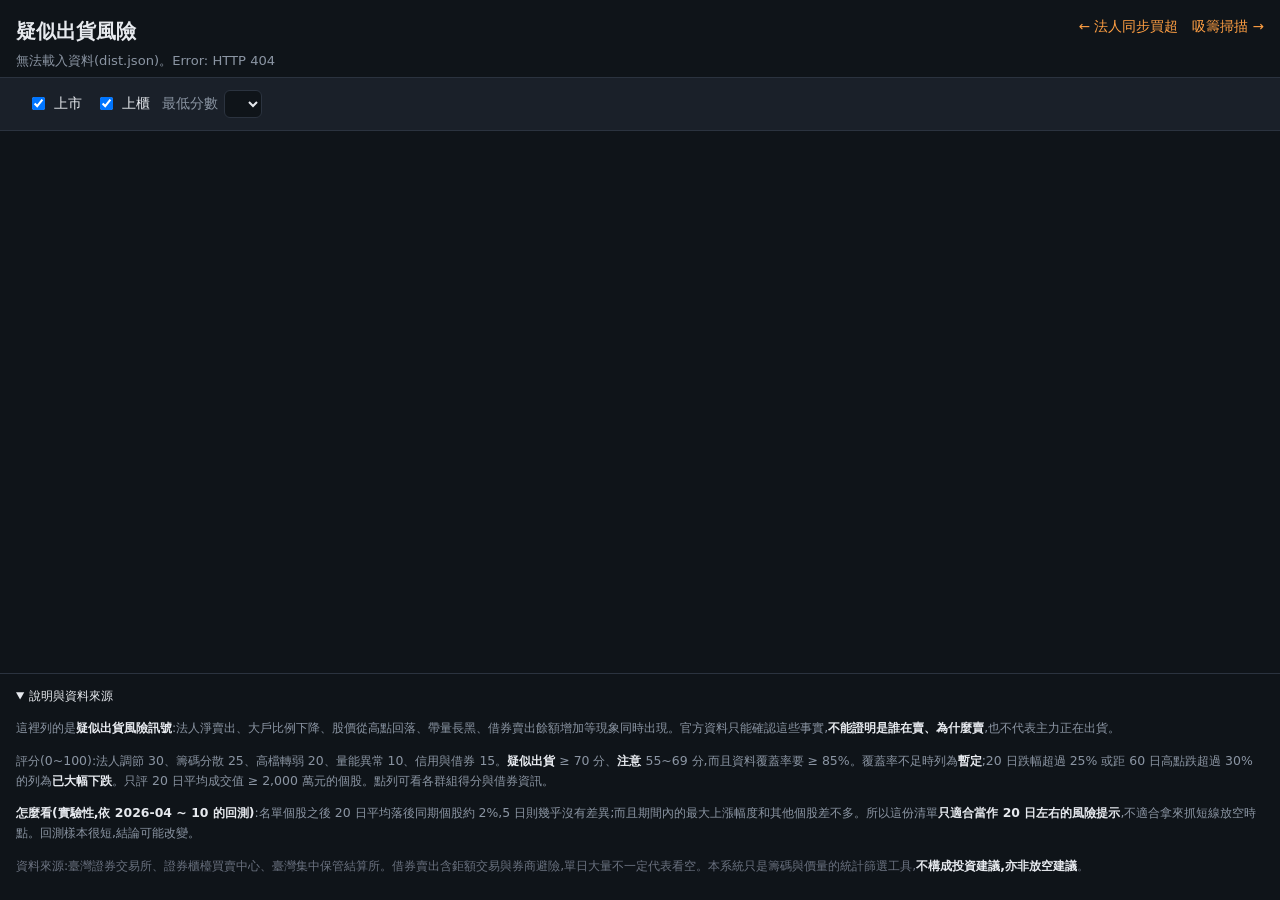
==== docs/dist.html @ 2444e825 "feat(dist): P4 出貨風險頁 dist.html 與版本提示 - docs/dist.html + dist.js:橘色強調、表頭「疑似出貨風險」、實驗性標籤、覆蓋率欄;   暫定與已大幅" ====
<!DOCTYPE html>
<html lang="zh-Hant">
<head>
  <meta charset="UTF-8" />
  <meta name="viewport" content="width=device-width, initial-scale=1.0" />
  <title>疑似出貨風險</title>
  <link rel="stylesheet" href="style.css" />
  <style>
    /* 出貨風險頁專用;共用樣式在 style.css 不修改。強調色改成橘色,和吸籌(藍)區分,避免把清單看成買進名單 */
    :root { --accent: #ff9f43; }
    .nav { float: right; margin-left: 14px; font-size: .85rem; color: var(--accent); text-decoration: none; }
    .nav:hover { text-decoration: underline; }
    h1 .exp { white-space: nowrap; font-size: .7rem; vertical-align: middle; margin-left: 8px; padding: 1px 6px; border-radius: 4px; border: 1px solid var(--accent); color: var(--accent); font-weight: 400; }
    .warn { margin: 8px 16px 0; padding: 8px 12px; border-radius: 6px; background: #3a3214; border: 1px solid #6b5a1a; color: #f3d36b; font-size: .82rem; }
    .tabs { display: flex; gap: 6px; flex-wrap: wrap; align-items: center; }
    .tabs button {
      background: var(--bg); color: var(--muted); border: 1px solid var(--line);
      border-radius: 6px; padding: 5px 12px; font-size: .88rem; cursor: pointer;
    }
    .tabs button.on { color: var(--text); border-color: var(--accent); background: #3a2a1a; }
    .tabs .sep { width: 1px; align-self: stretch; background: var(--line); margin: 0 4px; }
    .tabs button.aside { border-style: dashed; }
    .note { margin: 8px 16px 0; color: var(--muted); font-size: .8rem; }
    .score { font-weight: 700; }
    .cov.low { color: #f3d36b; }
    .sig { display: inline-block; font-size: .72rem; padding: 1px 6px; margin: 1px 2px; border-radius: 4px; border: 1px solid var(--line); color: var(--muted); }
    .sig.hot { color: var(--accent); border-color: #6b4a1a; }
    td.sigs { text-align: left; white-space: normal; min-width: 180px; }
    tr.detail { cursor: default; background: var(--panel); }
    tr.detail:hover { background: var(--panel); }
    tr.detail td { text-align: left; white-space: normal; }
    .bars { display: grid; grid-template-columns: 5.5em 1fr 4em; gap: 4px 10px; align-items: center; max-width: 460px; font-size: .8rem; }
    .bar { height: 8px; background: var(--line); border-radius: 4px; overflow: hidden; }
    .bar > i { display: block; height: 100%; background: var(--accent); }
    .muted { color: var(--muted); font-size: .78rem; margin-top: 8px; }
    .muted.warn-text { color: #f3d36b; }
    @media (max-width: 560px) {
      td.sigs { white-space: nowrap; min-width: 0; }
      .tabs button { padding: 4px 9px; }
      .tabs .sep { display: none; }
      h1 { clear: both; padding-top: 4px; } /* 兩個導覽連結放第一行,標題換到下一行 */
    }
  </style>
</head>
<body>
  <header>
    <a class="nav" href="scan.html">吸籌掃描 →</a>
    <a class="nav" href="index.html">← 法人同步買超</a>
    <h1>疑似出貨風險<span class="exp" id="exp" hidden>實驗性</span></h1>
    <p class="sub" id="meta">資料載入中…</p>
  </header>
  <div id="warns"></div>

  <section class="controls">
    <span class="tabs" id="tabs"></span>
    <span class="market-group">
      <label class="chk"><input type="checkbox" id="mTWSE" checked /> 上市</label>
      <label class="chk"><input type="checkbox" id="mTPEX" checked /> 上櫃</label>
    </span>
    <label>最低分數
      <select id="minScore"></select>
    </label>
    <span class="count" id="count"></span>
  </section>
  <p class="note" id="stageNote"></p>

  <main>
    <div class="table-wrap">
      <table id="tbl">
        <thead>
          <tr id="headRow"></tr>
        </thead>
        <tbody id="body"></tbody>
      </table>
    </div>
    <p class="empty" id="empty" hidden>這個分類目前沒有符合條件的股票。</p>
  </main>

  <footer>
    <details open>
    <summary>說明與資料來源</summary>
    <p>這裡列的是<strong>疑似出貨風險訊號</strong>:法人淨賣出、大戶比例下降、股價從高點回落、帶量長黑、借券賣出餘額增加等現象同時出現。官方資料只能確認這些事實,<strong>不能證明是誰在賣、為什麼賣</strong>,也不代表主力正在出貨。</p>
    <p>評分(0~100):法人調節 30、籌碼分散 25、高檔轉弱 20、量能異常 10、信用與借券 15。<strong>疑似出貨</strong> ≥ 70 分、<strong>注意</strong> 55~69 分,而且資料覆蓋率要 ≥ 85%。覆蓋率不足時列為<strong>暫定</strong>;20 日跌幅超過 25% 或距 60 日高點跌超過 30% 的列為<strong>已大幅下跌</strong>。只評 20 日平均成交值 ≥ 2,000 萬元的個股。點列可看各群組得分與借券資訊。</p>
    <p><strong>怎麼看(實驗性,依 2026-04 ~ 10 的回測)</strong>:名單個股之後 20 日平均落後同期個股約 2%,5 日則幾乎沒有差異;而且期間內的最大上漲幅度和其他個股差不多。所以這份清單<strong>只適合當作 20 日左右的風險提示</strong>,不適合拿來抓短線放空時點。回測樣本很短,結論可能改變。</p>
    <p class="disc">資料來源:臺灣證券交易所、證券櫃檯買賣中心、臺灣集中保管結算所。借券賣出含鉅額交易與券商避險,單日大量不一定代表看空。本系統只是籌碼與價量的統計篩選工具,<strong>不構成投資建議,亦非放空建議</strong>。</p>
    </details>
  </footer>
  <script>/* 手機預設收合說明,把空間留給表格 */
    if (matchMedia('(max-width: 560px)').matches) document.querySelector('footer details').open = false;</script>

  <script src="dist.js"></script>
</body>
</html>
---- docs/style.css ----
:root {
  --bg: #0f1419;
  --panel: #1a2029;
  --line: #2b333f;
  --text: #e6e9ee;
  --muted: #8b95a3;
  --accent: #4ea1ff;
  --pos: #ff5c5c;   /* 台股紅漲：買超用紅 */
  --neg: #29b765;   /* 賣超用綠 */
}
* { box-sizing: border-box; }
html, body { height: 100%; }
body {
  margin: 0;
  font-family: system-ui, "Microsoft JhengHei", "PingFang TC", sans-serif;
  background: var(--bg);
  color: var(--text);
  -webkit-text-size-adjust: 100%;
  /* App 式版面:標題+篩選列固定於上,表格區自行內部捲動 */
  display: flex; flex-direction: column;
  height: 100vh; height: 100dvh;
}
header { padding: 18px 16px 6px; flex: 0 0 auto; }
h1 { margin: 0; font-size: 1.25rem; }
.sub { margin: 6px 0 0; color: var(--muted); font-size: .82rem; line-height: 1.5; }

.controls {
  display: flex; flex-wrap: wrap; gap: 12px; align-items: center;
  padding: 12px 16px; background: var(--panel);
  border-top: 1px solid var(--line); border-bottom: 1px solid var(--line);
  flex: 0 0 auto;
}
.controls label { font-size: .85rem; color: var(--muted); display: flex; align-items: center; gap: 6px; }
.controls select {
  background: var(--bg); color: var(--text); border: 1px solid var(--line);
  border-radius: 6px; padding: 4px 8px; font-size: .9rem;
}
.chk { color: var(--text) !important; }
.market-group { display: flex; gap: 14px; }
.count { margin-left: auto; color: var(--accent); font-weight: 600; font-size: .9rem; }

main { padding: 0 8px; flex: 1 1 auto; min-height: 0; display: flex; flex-direction: column; }
/* 表格自己的捲動容器(雙向);thead 在此容器內 sticky 才會正常釘住 */
.table-wrap { flex: 1 1 auto; min-height: 0; overflow: auto; }
table { width: 100%; border-collapse: collapse; font-size: .88rem; }
th, td { padding: 9px 8px; text-align: right; white-space: nowrap; border-bottom: 1px solid var(--line); }
th:nth-child(-n+3), td:nth-child(-n+3) { text-align: left; }
thead th {
  position: sticky; top: 0; z-index: 4;
  background: var(--panel); cursor: pointer;
  user-select: none; color: var(--muted); font-weight: 600;
}
thead th:hover { color: var(--text); }
th .arrow { font-size: .7rem; opacity: .7; }
tbody tr { cursor: pointer; }
tbody tr:hover { background: #222b37; }
.code { color: var(--accent); font-weight: 600; }
.tag { font-size: .72rem; padding: 1px 6px; border-radius: 4px; border: 1px solid var(--line); color: var(--muted); }
.pos { color: var(--pos); }
.neg { color: var(--neg); }
.daily { font-size: .72rem; color: var(--muted); letter-spacing: .5px; }
.empty { text-align: center; color: var(--muted); padding: 40px 16px; }

footer { padding: 12px 16px; color: var(--muted); font-size: .78rem; line-height: 1.6; border-top: 1px solid var(--line); flex: 0 0 auto; }
footer strong { color: var(--text); }
footer summary { cursor: pointer; color: var(--text); }
footer details[open] summary { margin-bottom: 4px; }
.disc { color: #6b7280; }

@media (max-width: 560px) {
  .daily { display: none; }            /* 手機隱藏每日明細欄,改用點列查看 */
  .sub .days { display: none; }        /* 交易日清單太長,手機只留更新時間 */
  header { padding: 12px 12px 4px; }
  .controls { gap: 8px 12px; padding: 8px 12px; }
  th, td { padding: 8px 6px; font-size: .82rem; }
  .count { width: 100%; margin: 4px 0 0; }
  /* 凍結代號、名稱兩欄,橫滑時仍看得出是哪檔;代號欄定寬,名稱欄才能接在固定位置 */
  tr:not(.detail) > :first-child { position: sticky; left: 0; width: 4.4em; min-width: 4.4em; max-width: 4.4em; }
  tr:not(.detail) > :nth-child(2) { position: sticky; left: 4.4em; border-right: 1px solid var(--line); }
  tbody tr:not(.detail) > :nth-child(-n+2) { z-index: 2; background: var(--bg); }
  tbody tr:not(.detail):hover > :nth-child(-n+2) { background: #222b37; }
  thead th:nth-child(-n+2) { z-index: 5; }
  footer { padding: 8px 12px; max-height: 40vh; overflow-y: auto; }
}
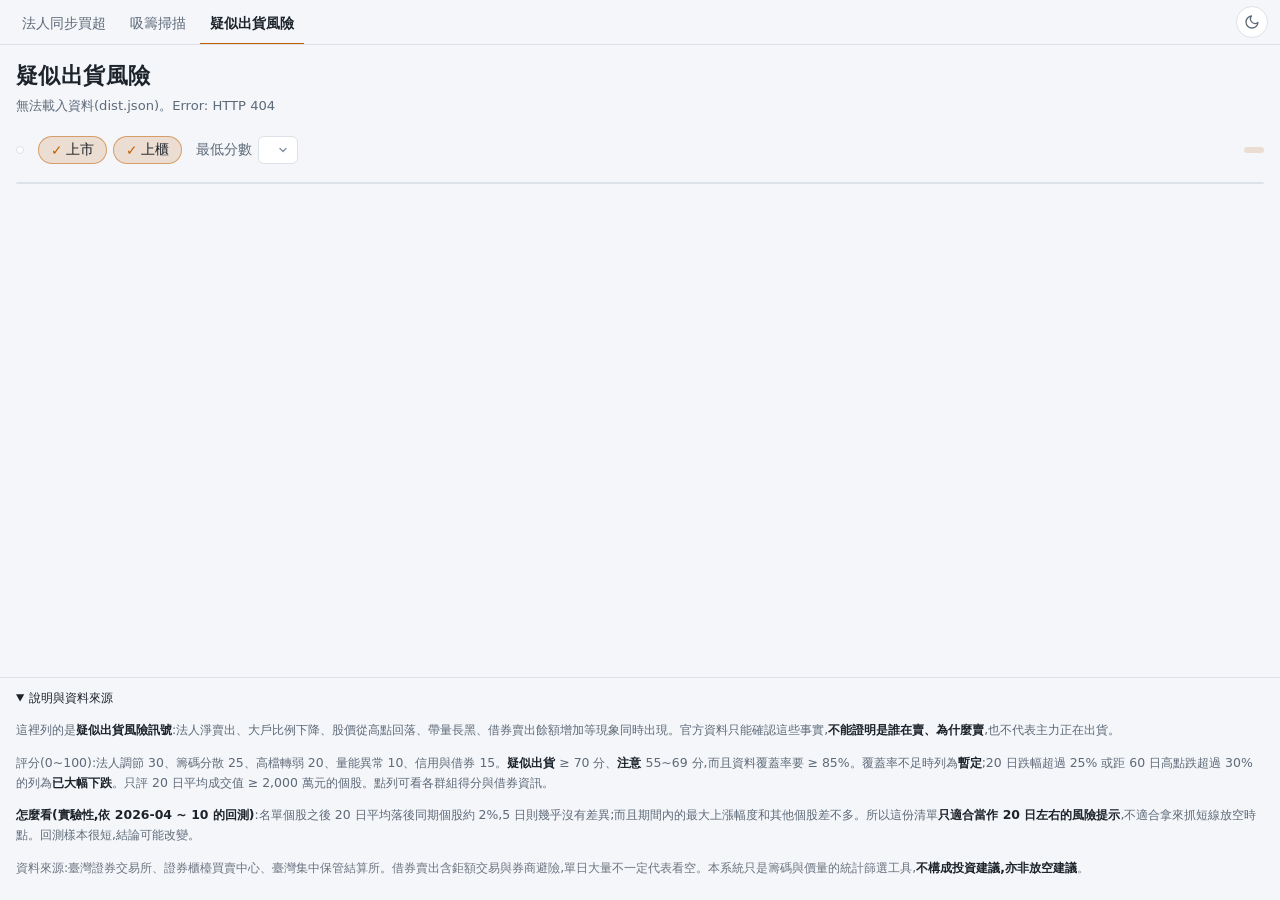
==== commit fbb5a36f: "feat(web): 三頁視覺整理與深淺色切換 - 新增 docs/ui.css:頁籤式導覽、分段切換、膠囊篩選、圓角表格卡片、等寬數字;   吸籌/出貨共用的分數色塊、訊號標籤、展開明細也集中到這裡" ====
--- a/docs/dist.html
+++ b/docs/dist.html
@@ -6,46 +6,32 @@
   <title>疑似出貨風險</title>
   <link rel="stylesheet" href="style.css" />
   <style>
-    /* 出貨風險頁專用;共用樣式在 style.css 不修改。強調色改成橘色,和吸籌(藍)區分,避免把清單看成買進名單 */
+    /* 出貨風險頁專用;共用樣式在 style.css、ui.css。強調色改成橘色,和吸籌(藍)區分,避免把清單看成買進名單 */
     :root { --accent: #ff9f43; }
-    .nav { float: right; margin-left: 14px; font-size: .85rem; color: var(--accent); text-decoration: none; }
-    .nav:hover { text-decoration: underline; }
-    h1 .exp { white-space: nowrap; font-size: .7rem; vertical-align: middle; margin-left: 8px; padding: 1px 6px; border-radius: 4px; border: 1px solid var(--accent); color: var(--accent); font-weight: 400; }
-    .warn { margin: 8px 16px 0; padding: 8px 12px; border-radius: 6px; background: #3a3214; border: 1px solid #6b5a1a; color: #f3d36b; font-size: .82rem; }
-    .tabs { display: flex; gap: 6px; flex-wrap: wrap; align-items: center; }
-    .tabs button {
-      background: var(--bg); color: var(--muted); border: 1px solid var(--line);
-      border-radius: 6px; padding: 5px 12px; font-size: .88rem; cursor: pointer;
-    }
-    .tabs button.on { color: var(--text); border-color: var(--accent); background: #3a2a1a; }
-    .tabs .sep { width: 1px; align-self: stretch; background: var(--line); margin: 0 4px; }
-    .tabs button.aside { border-style: dashed; }
-    .note { margin: 8px 16px 0; color: var(--muted); font-size: .8rem; }
-    .score { font-weight: 700; }
-    .cov.low { color: #f3d36b; }
-    .sig { display: inline-block; font-size: .72rem; padding: 1px 6px; margin: 1px 2px; border-radius: 4px; border: 1px solid var(--line); color: var(--muted); }
-    .sig.hot { color: var(--accent); border-color: #6b4a1a; }
-    td.sigs { text-align: left; white-space: normal; min-width: 180px; }
-    tr.detail { cursor: default; background: var(--panel); }
-    tr.detail:hover { background: var(--panel); }
-    tr.detail td { text-align: left; white-space: normal; }
-    .bars { display: grid; grid-template-columns: 5.5em 1fr 4em; gap: 4px 10px; align-items: center; max-width: 460px; font-size: .8rem; }
-    .bar { height: 8px; background: var(--line); border-radius: 4px; overflow: hidden; }
-    .bar > i { display: block; height: 100%; background: var(--accent); }
-    .muted { color: var(--muted); font-size: .78rem; margin-top: 8px; }
-    .muted.warn-text { color: #f3d36b; }
+    :root[data-theme="light"] { --accent: #c25e00; } /* 淺色底上要更深才讀得清楚 */
+    h1 .exp { white-space: nowrap; font-size: .68rem; vertical-align: middle; margin-left: 8px; padding: 1px 8px; border-radius: 999px; border: 1px solid var(--tint-line); background: var(--tint); color: var(--accent); font-weight: 500; letter-spacing: 0; }
+    .tabs button.aside { opacity: .8; } /* 暫定、已大幅下跌不是正式階段,視覺上退一階 */
+    .cov.low { color: var(--warn-text); }
+    .sig.hot { color: var(--accent); border-color: var(--tint-line); background: var(--tint); }
+    .muted.warn-text { color: var(--warn-text); }
     @media (max-width: 560px) {
-      td.sigs { white-space: nowrap; min-width: 0; }
-      .tabs button { padding: 4px 9px; }
       .tabs .sep { display: none; }
-      h1 { clear: both; padding-top: 4px; } /* 兩個導覽連結放第一行,標題換到下一行 */
     }
   </style>
+  <link rel="stylesheet" href="ui.css" />
+  <script src="theme.js"></script>
 </head>
 <body>
+  <nav class="topnav">
+    <a href="index.html">法人同步買超</a>
+    <a href="scan.html">吸籌掃描</a>
+    <a href="dist.html" aria-current="page">疑似出貨風險</a>
+    <button class="theme-toggle" id="themeToggle" type="button" aria-label="切換深色/淺色" title="切換深色/淺色">
+      <svg class="sun" viewBox="0 0 24 24" fill="none" stroke="currentColor" stroke-width="2" stroke-linecap="round" aria-hidden="true"><circle cx="12" cy="12" r="4"/><path d="M12 2v2M12 20v2M4.9 4.9l1.4 1.4M17.7 17.7l1.4 1.4M2 12h2M20 12h2M4.9 19.1l1.4-1.4M17.7 6.3l1.4-1.4"/></svg>
+      <svg class="moon" viewBox="0 0 24 24" fill="none" stroke="currentColor" stroke-width="2" stroke-linecap="round" stroke-linejoin="round" aria-hidden="true"><path d="M21 12.8A9 9 0 1 1 11.2 3a7 7 0 0 0 9.8 9.8z"/></svg>
+    </button>
+  </nav>
   <header>
-    <a class="nav" href="scan.html">吸籌掃描 →</a>
-    <a class="nav" href="index.html">← 法人同步買超</a>
     <h1>疑似出貨風險<span class="exp" id="exp" hidden>實驗性</span></h1>
     <p class="sub" id="meta">資料載入中…</p>
   </header>
--- a/docs/ui.css
+++ b/docs/ui.css
@@ -0,0 +1,182 @@
+/* 視覺整理:放在 style.css 與各頁 <style> 之後載入,只覆蓋外觀,不影響 JS 行為。
+   三個頁面共用;各頁特有的樣式(強調色、燈號等)留在自己的 <style>。 */
+:root {
+  color-scheme: dark; /* 原生捲軸、下拉選單跟著深色 */
+  --panel-2: #202833;
+  --radius: 10px;
+  --radius-sm: 6px;
+  --tint: color-mix(in srgb, var(--accent) 16%, transparent);
+  --tint-line: color-mix(in srgb, var(--accent) 50%, transparent);
+  --on-accent: #14100b;
+  --warn-bg: #2a2614;
+  --warn-line: #4d4216;
+  --warn-text: #f3d36b;
+}
+/* 淺色主題:theme.js 依使用者選擇或系統設定加上 data-theme */
+/* 預設強調色(藍)在淺色底上調深;故意只用屬性選擇器,讓出貨頁 :root[data-theme] 的橘色優先 */
+[data-theme="light"] { --accent: #1f6fd1; }
+:root[data-theme="light"] {
+  color-scheme: light;
+  --bg: #f4f6f9;
+  --panel: #ffffff;
+  --panel-2: #f0f2f6;
+  --line: #dde2e8;
+  --text: #1d232b;
+  --muted: #5e6a79;
+  --pos: #d42a2a;
+  --neg: #12854a;
+  --on-accent: #ffffff;
+  --warn-bg: #fff6dc;
+  --warn-line: #ecd08a;
+  --warn-text: #845c00;
+}
+
+.theme-toggle {
+  margin: 0 0 6px auto; flex: 0 0 auto; align-self: center;
+  display: grid; place-items: center; width: 32px; height: 32px;
+  border: 1px solid var(--line); border-radius: 999px;
+  background: var(--panel); color: var(--muted); cursor: pointer;
+}
+.theme-toggle:hover { color: var(--text); }
+.theme-toggle:focus-visible { outline: 2px solid var(--accent); outline-offset: 2px; }
+.theme-toggle svg { width: 16px; height: 16px; }
+/* 顯示「切過去」的圖示:深色時給太陽、淺色時給月亮 */
+:root[data-theme="light"] .theme-toggle .sun,
+:root:not([data-theme="light"]) .theme-toggle .moon { display: none; }
+
+/* 頁籤式導覽:取代原本右上角浮動連結,手機可橫向滑動 */
+.topnav {
+  display: flex; gap: 4px; flex: 0 0 auto;
+  padding: 6px 12px 0; border-bottom: 1px solid var(--line);
+  overflow-x: auto; scrollbar-width: none;
+}
+.topnav::-webkit-scrollbar { display: none; }
+.topnav a {
+  padding: 8px 10px; margin-bottom: -1px; white-space: nowrap;
+  color: var(--muted); text-decoration: none; font-size: .88rem;
+  border-bottom: 2px solid transparent;
+}
+.topnav a:hover { color: var(--text); }
+.topnav a[aria-current] { color: var(--text); font-weight: 600; border-bottom-color: var(--accent); }
+
+header { padding: 16px 16px 8px; }
+h1 { font-size: 1.35rem; letter-spacing: .02em; }
+.sub { display: flex; flex-wrap: wrap; gap: 2px 14px; }
+.sub > span { white-space: nowrap; }
+.sub > .days { white-space: normal; } /* 交易日清單很長,允許換行 */
+.sub strong { color: var(--text); font-weight: 600; }
+
+.warn {
+  position: relative; margin: 8px 16px 0; padding: 8px 12px 8px 34px;
+  border-radius: var(--radius-sm); background: var(--warn-bg); border: 1px solid var(--warn-line);
+  color: var(--warn-text); font-size: .82rem; line-height: 1.5;
+}
+.warn::before {
+  content: "!"; position: absolute; left: 10px; top: 10px;
+  width: 16px; height: 16px; border-radius: 50%; display: grid; place-items: center;
+  background: var(--warn-text); color: var(--warn-bg); font-size: .7rem; font-weight: 700;
+}
+
+/* 篩選列:去掉色帶,改成浮在頁面上的元件 */
+.controls { background: none; border: 0; padding: 12px 16px 4px; gap: 10px 14px; }
+
+/* 分段切換 */
+.tabs {
+  display: inline-flex; gap: 2px; padding: 3px; max-width: 100%; overflow-x: auto; scrollbar-width: none;
+  background: var(--panel); border: 1px solid var(--line); border-radius: var(--radius);
+}
+.tabs::-webkit-scrollbar { display: none; }
+.tabs button {
+  display: inline-flex; align-items: center; gap: 6px; white-space: nowrap;
+  background: none; border: 0; border-radius: 7px; padding: 6px 12px;
+  color: var(--muted); font: inherit; font-size: .88rem; cursor: pointer;
+}
+.tabs button:hover { color: var(--text); }
+.tabs button.on { background: var(--tint); color: var(--text); box-shadow: inset 0 0 0 1px var(--tint-line); }
+.tabs .n {
+  min-width: 1.7em; padding: 0 6px; border-radius: 999px; text-align: center;
+  background: var(--line); color: var(--text); font-size: .72rem; font-variant-numeric: tabular-nums;
+}
+.tabs button.on .n { background: var(--accent); color: var(--on-accent); font-weight: 600; }
+.tabs .sep { width: 1px; margin: 5px 3px; background: var(--line); }
+
+/* 勾選框改成膠囊開關;input 保留(JS 讀 checked),只是視覺隱藏 */
+.market-group { gap: 6px; }
+.controls .chk {
+  position: relative; gap: 4px; padding: 4px 12px; cursor: pointer; user-select: none;
+  border: 1px solid var(--line); border-radius: 999px; color: var(--muted) !important;
+}
+.chk input { position: absolute; opacity: 0; pointer-events: none; }
+.chk::before { content: "+"; width: .8em; text-align: center; opacity: .6; }
+.chk:has(input:checked) { color: var(--text) !important; background: var(--tint); border-color: var(--tint-line); }
+.chk:has(input:checked)::before { content: "✓"; opacity: 1; color: var(--accent); }
+.chk:has(input:focus-visible) { outline: 2px solid var(--accent); outline-offset: 2px; }
+
+.controls select {
+  appearance: none; -webkit-appearance: none; cursor: pointer;
+  padding: 5px 28px 5px 10px; border-radius: var(--radius-sm); background-color: var(--panel);
+  background-image: url("data:image/svg+xml,%3Csvg xmlns='http://www.w3.org/2000/svg' viewBox='0 0 12 12'%3E%3Cpath d='M3 4.5l3 3 3-3' fill='none' stroke='%238b95a3' stroke-width='1.5' stroke-linecap='round' stroke-linejoin='round'/%3E%3C/svg%3E");
+  background-repeat: no-repeat; background-position: right 8px center; background-size: 12px;
+}
+.controls select:focus-visible { outline: 2px solid var(--accent); outline-offset: 1px; }
+
+.count {
+  padding: 3px 10px; border-radius: 999px; background: var(--tint);
+  font-size: .85rem; font-variant-numeric: tabular-nums;
+}
+.note { margin: 6px 16px 8px; font-size: .78rem; }
+
+/* 表格包成圓角卡片 */
+main { padding: 0 16px 12px; }
+/* 高度跟著內容,列數少時卡片不會拉滿整頁留白;列數多時仍在卡片內捲動 */
+.table-wrap { flex: 0 1 auto; background: var(--panel); border: 1px solid var(--line); border-radius: var(--radius); }
+table { font-variant-numeric: tabular-nums; }
+th, td { padding: 10px; border-bottom-color: color-mix(in srgb, var(--line) 65%, transparent); }
+thead th {
+  background: var(--panel-2); border-bottom: 1px solid var(--line);
+  font-size: .76rem; font-weight: 500; letter-spacing: .03em;
+}
+tbody tr:last-child > td { border-bottom: 0; }
+tbody tr:hover { background: var(--panel-2); }
+a.code { text-decoration: none; }
+a.code:hover { text-decoration: underline; }
+.tag { padding: 1px 8px; border-radius: 999px; background: var(--bg); }
+/* 法人同步買超的每日明細欄很長;靠右時標題會被擠出畫面,改成和內容一起靠左 */
+th.daily, td.daily { text-align: left; }
+
+/* 掃描頁(吸籌、出貨)共用:分數色塊、訊號標籤、展開明細 */
+.score { font-weight: 700; }
+.lvl { display: inline-block; min-width: 2.4em; padding: 1px 6px; border-radius: var(--radius-sm); text-align: center; }
+.lvl.hi { background: color-mix(in srgb, var(--accent) 30%, transparent); color: var(--text); }
+.lvl.mid { background: color-mix(in srgb, var(--accent) 12%, transparent); }
+.sig { display: inline-block; font-size: .72rem; padding: 1px 8px; margin: 1px 2px; border-radius: 999px; border: 1px solid var(--line); color: var(--muted); }
+td.sigs { text-align: left; white-space: normal; min-width: 180px; }
+th[data-key="signals"] { text-align: left; } /* 標題跟內容一樣靠左 */
+tr.detail { cursor: default; background: var(--bg); }
+tr.detail:hover { background: var(--bg); }
+tr.detail td { text-align: left; white-space: normal; padding: 14px 16px; }
+.bars { display: grid; grid-template-columns: 5.5em 1fr 4em; gap: 6px 12px; align-items: center; max-width: 460px; font-size: .8rem; }
+.bar { height: 6px; background: var(--line); border-radius: 999px; overflow: hidden; }
+.bar > i { display: block; height: 100%; border-radius: 999px; background: var(--accent); }
+.muted { color: var(--muted); font-size: .78rem; margin-top: 8px; line-height: 1.6; }
+
+footer { padding: 10px 16px; }
+
+@media (max-width: 560px) {
+  .topnav { padding: 4px 6px 0; }
+  header { padding: 12px 12px 6px; }
+  h1 { font-size: 1.2rem; }
+  .warn { margin: 6px 12px 0; }
+  .controls { padding: 10px 12px 2px; gap: 8px 10px; }
+  .tabs button { padding: 5px 9px; }
+  .count { width: auto; margin: 0 0 0 auto; }
+  .note { margin: 4px 12px 6px; }
+  main { padding: 0 8px 8px; }
+  th, td { padding: 9px 8px; }
+  td.sigs { white-space: nowrap; min-width: 0; } /* 不換行,避免一列被訊號撐高 */
+  /* 明細列橫跨整張寬表;內容釘在可視範圍內,不用橫滑才看得到 */
+  tr.detail td > div { position: sticky; left: 16px; max-width: calc(100vw - 64px); }
+  /* 凍結欄底色跟著卡片走 */
+  tbody tr:not(.detail) > :nth-child(-n+2) { background: var(--panel); }
+  tbody tr:not(.detail):hover > :nth-child(-n+2) { background: var(--panel-2); }
+}
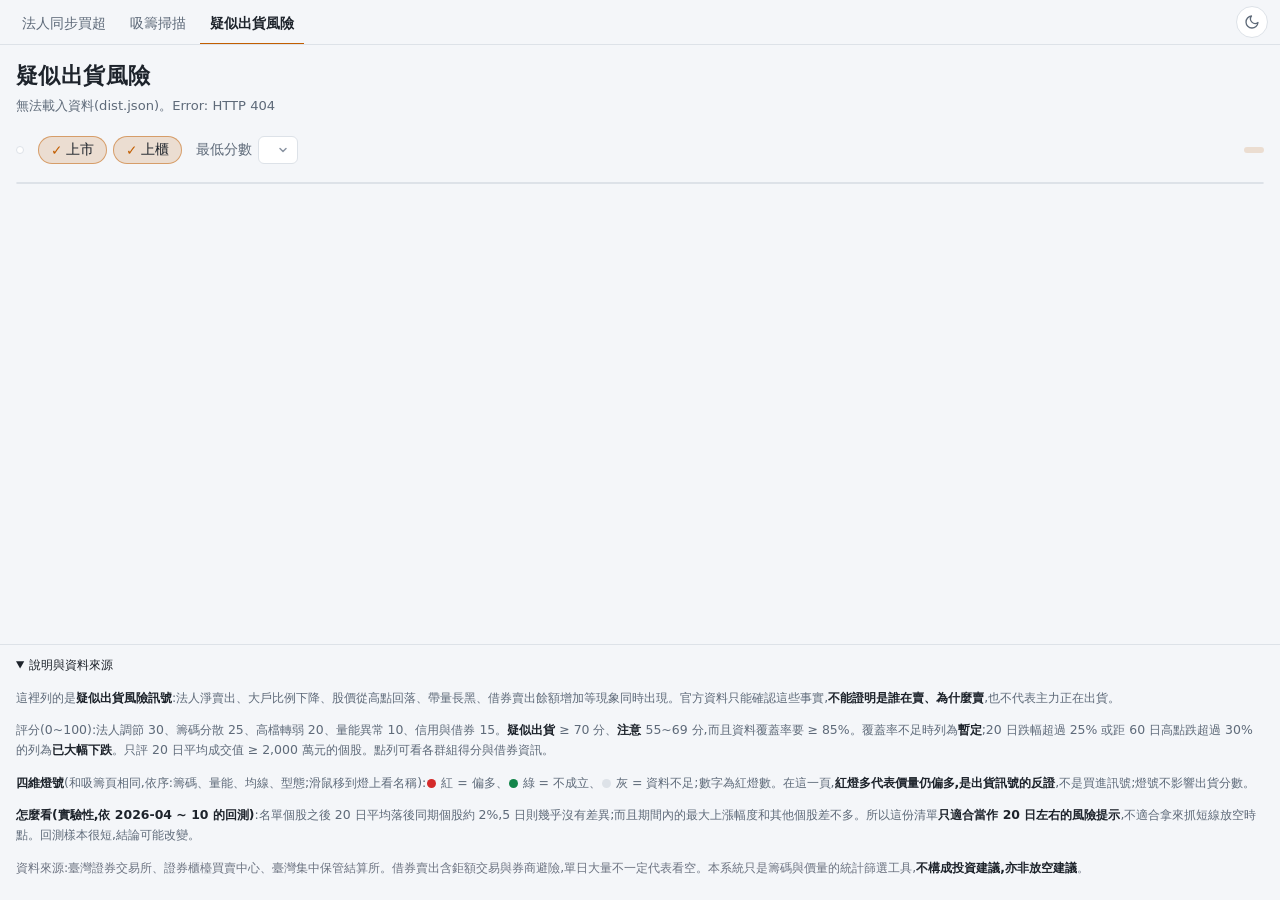
==== commit 98242f82: "feat(dist): 出貨頁加上四維燈號 - score.mjs:dist.json 每檔帶 lights(原本就有算,只是沒輸出);/api/dist 原樣轉出 - 出貨頁新增「四維」欄,可依紅燈" ====
--- a/docs/dist.html
+++ b/docs/dist.html
@@ -67,6 +67,7 @@
     <summary>說明與資料來源</summary>
     <p>這裡列的是<strong>疑似出貨風險訊號</strong>:法人淨賣出、大戶比例下降、股價從高點回落、帶量長黑、借券賣出餘額增加等現象同時出現。官方資料只能確認這些事實,<strong>不能證明是誰在賣、為什麼賣</strong>,也不代表主力正在出貨。</p>
     <p>評分(0~100):法人調節 30、籌碼分散 25、高檔轉弱 20、量能異常 10、信用與借券 15。<strong>疑似出貨</strong> ≥ 70 分、<strong>注意</strong> 55~69 分,而且資料覆蓋率要 ≥ 85%。覆蓋率不足時列為<strong>暫定</strong>;20 日跌幅超過 25% 或距 60 日高點跌超過 30% 的列為<strong>已大幅下跌</strong>。只評 20 日平均成交值 ≥ 2,000 萬元的個股。點列可看各群組得分與借券資訊。</p>
+    <p><strong>四維燈號</strong>(和吸籌頁相同,依序:籌碼、量能、均線、型態;滑鼠移到燈上看名稱):<i class="dot red"></i> 紅 = 偏多、<i class="dot green"></i> 綠 = 不成立、<i class="dot"></i> 灰 = 資料不足;數字為紅燈數。在這一頁,<strong>紅燈多代表價量仍偏多,是出貨訊號的反證</strong>,不是買進訊號;燈號不影響出貨分數。</p>
     <p><strong>怎麼看(實驗性,依 2026-04 ~ 10 的回測)</strong>:名單個股之後 20 日平均落後同期個股約 2%,5 日則幾乎沒有差異;而且期間內的最大上漲幅度和其他個股差不多。所以這份清單<strong>只適合當作 20 日左右的風險提示</strong>,不適合拿來抓短線放空時點。回測樣本很短,結論可能改變。</p>
     <p class="disc">資料來源:臺灣證券交易所、證券櫃檯買賣中心、臺灣集中保管結算所。借券賣出含鉅額交易與券商避險,單日大量不一定代表看空。本系統只是籌碼與價量的統計篩選工具,<strong>不構成投資建議,亦非放空建議</strong>。</p>
     </details>
--- a/docs/ui.css
+++ b/docs/ui.css
@@ -159,6 +159,12 @@
 .bar { height: 6px; background: var(--line); border-radius: 999px; overflow: hidden; }
 .bar > i { display: block; height: 100%; border-radius: 999px; background: var(--accent); }
 .muted { color: var(--muted); font-size: .78rem; margin-top: 8px; line-height: 1.6; }
+/* 四維燈號(吸籌、出貨頁) */
+td.lights { white-space: nowrap; }
+.dot { display: inline-block; width: 9px; height: 9px; margin: 0 1px; border-radius: 50%; background: var(--line); vertical-align: middle; }
+.dot.red { background: var(--pos); }
+.dot.green { background: var(--neg); }
+.red-n { margin-left: 4px; font-size: .78rem; color: var(--muted); }
 
 footer { padding: 10px 16px; }
 
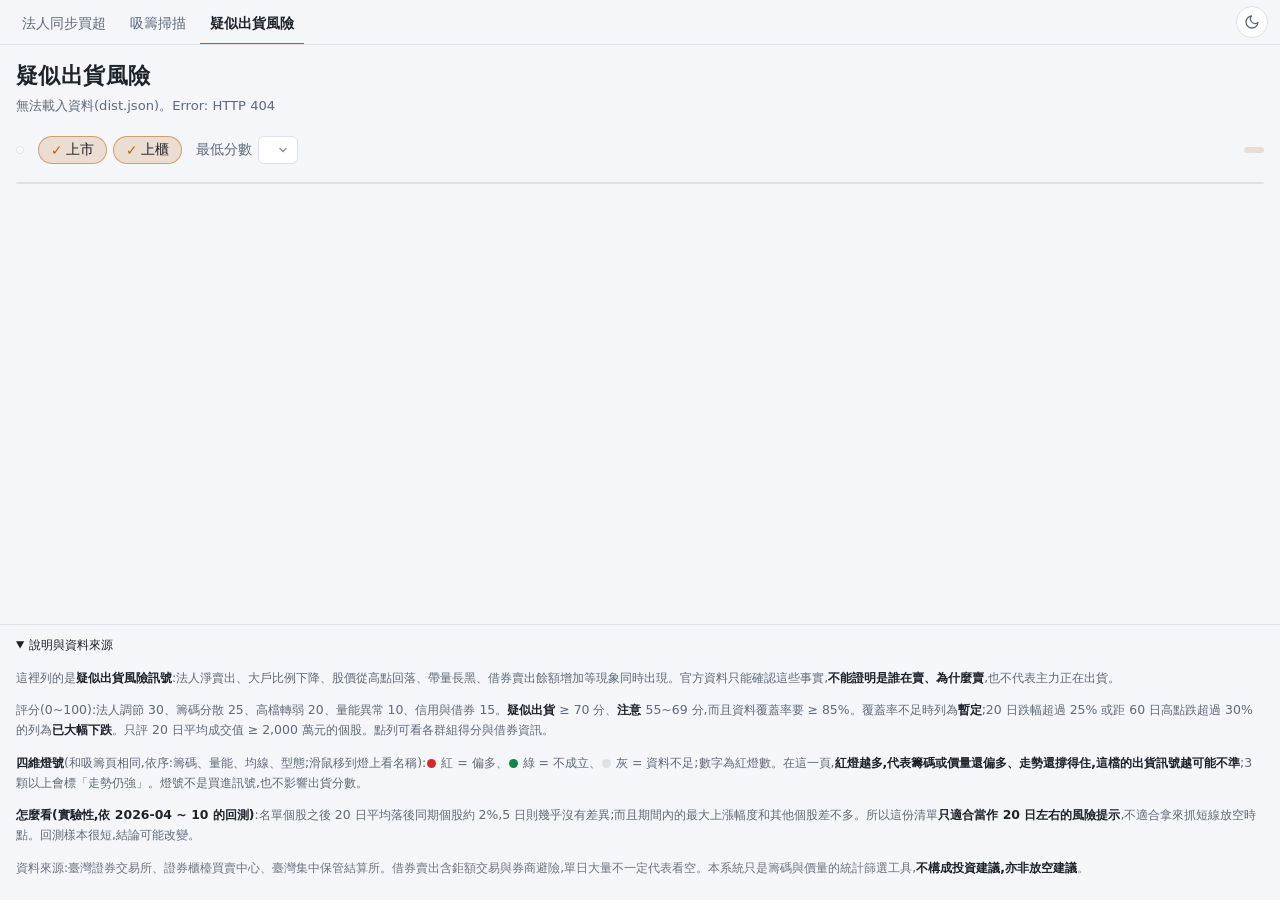
==== commit 7fe710f4: "feat(dist): 四維燈號改用白話說明,紅燈 ≥ 3 標「走勢仍強」 - 欄位改名「四維偏多」,標題提示說明紅燈越多、出貨訊號越可能不準 - 紅燈 ≥ 3(同吸籌頁「已開始發動」門檻)加「走勢仍" ====
--- a/docs/dist.html
+++ b/docs/dist.html
@@ -13,6 +13,8 @@
     .tabs button.aside { opacity: .8; } /* 暫定、已大幅下跌不是正式階段,視覺上退一階 */
     .cov.low { color: var(--warn-text); }
     .sig.hot { color: var(--accent); border-color: var(--tint-line); background: var(--tint); }
+    th[data-key="lights"], td.lights { text-align: left; } /* 有「走勢仍強」標籤的列,燈號才會和其他列對齊 */
+    .sig.strong { margin-left: 6px; color: var(--pos); border-color: color-mix(in srgb, var(--pos) 45%, transparent); background: color-mix(in srgb, var(--pos) 12%, transparent); }
     .muted.warn-text { color: var(--warn-text); }
     @media (max-width: 560px) {
       .tabs .sep { display: none; }
@@ -67,7 +69,7 @@
     <summary>說明與資料來源</summary>
     <p>這裡列的是<strong>疑似出貨風險訊號</strong>:法人淨賣出、大戶比例下降、股價從高點回落、帶量長黑、借券賣出餘額增加等現象同時出現。官方資料只能確認這些事實,<strong>不能證明是誰在賣、為什麼賣</strong>,也不代表主力正在出貨。</p>
     <p>評分(0~100):法人調節 30、籌碼分散 25、高檔轉弱 20、量能異常 10、信用與借券 15。<strong>疑似出貨</strong> ≥ 70 分、<strong>注意</strong> 55~69 分,而且資料覆蓋率要 ≥ 85%。覆蓋率不足時列為<strong>暫定</strong>;20 日跌幅超過 25% 或距 60 日高點跌超過 30% 的列為<strong>已大幅下跌</strong>。只評 20 日平均成交值 ≥ 2,000 萬元的個股。點列可看各群組得分與借券資訊。</p>
-    <p><strong>四維燈號</strong>(和吸籌頁相同,依序:籌碼、量能、均線、型態;滑鼠移到燈上看名稱):<i class="dot red"></i> 紅 = 偏多、<i class="dot green"></i> 綠 = 不成立、<i class="dot"></i> 灰 = 資料不足;數字為紅燈數。在這一頁,<strong>紅燈多代表價量仍偏多,是出貨訊號的反證</strong>,不是買進訊號;燈號不影響出貨分數。</p>
+    <p><strong>四維燈號</strong>(和吸籌頁相同,依序:籌碼、量能、均線、型態;滑鼠移到燈上看名稱):<i class="dot red"></i> 紅 = 偏多、<i class="dot green"></i> 綠 = 不成立、<i class="dot"></i> 灰 = 資料不足;數字為紅燈數。在這一頁,<strong>紅燈越多,代表籌碼或價量還偏多、走勢還撐得住,這檔的出貨訊號越可能不準</strong>;3 顆以上會標「走勢仍強」。燈號不是買進訊號,也不影響出貨分數。</p>
     <p><strong>怎麼看(實驗性,依 2026-04 ~ 10 的回測)</strong>:名單個股之後 20 日平均落後同期個股約 2%,5 日則幾乎沒有差異;而且期間內的最大上漲幅度和其他個股差不多。所以這份清單<strong>只適合當作 20 日左右的風險提示</strong>,不適合拿來抓短線放空時點。回測樣本很短,結論可能改變。</p>
     <p class="disc">資料來源:臺灣證券交易所、證券櫃檯買賣中心、臺灣集中保管結算所。借券賣出含鉅額交易與券商避險,單日大量不一定代表看空。本系統只是籌碼與價量的統計篩選工具,<strong>不構成投資建議,亦非放空建議</strong>。</p>
     </details>
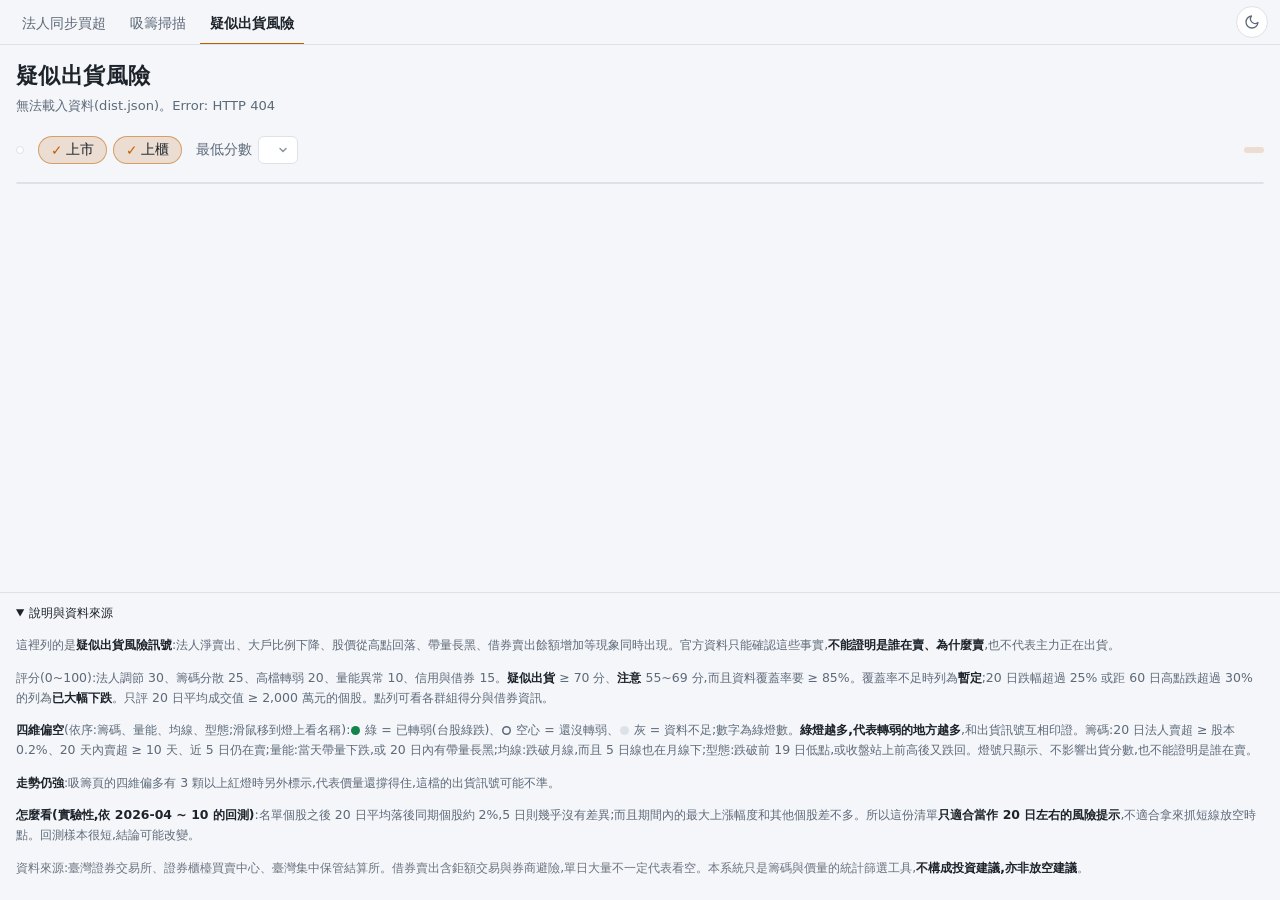
==== commit 9ee07c48: "feat(dist): 出貨頁改用四維偏空燈號 - lib/fourd.mjs 新增 fourDBear:籌碼/量能/均線/型態和偏多燈號左右對稱,   均線、型態沿用出貨報告 v1.1 的「趨勢偏空" ====
--- a/docs/dist.html
+++ b/docs/dist.html
@@ -13,7 +13,9 @@
     .tabs button.aside { opacity: .8; } /* 暫定、已大幅下跌不是正式階段,視覺上退一階 */
     .cov.low { color: var(--warn-text); }
     .sig.hot { color: var(--accent); border-color: var(--tint-line); background: var(--tint); }
-    th[data-key="lights"], td.lights { text-align: left; } /* 有「走勢仍強」標籤的列,燈號才會和其他列對齊 */
+    th[data-key="bear_lights"], td.lights { text-align: left; } /* 有「走勢仍強」標籤的列,燈號才會和其他列對齊 */
+    .dot.bear { background: var(--neg); } /* 偏空燈:綠 = 已轉弱(台股綠跌) */
+    .dot.off { background: transparent; box-shadow: inset 0 0 0 1.5px var(--muted); } /* 空心 = 還沒轉弱;灰色實心保留給資料不足 */
     .sig.strong { margin-left: 6px; color: var(--pos); border-color: color-mix(in srgb, var(--pos) 45%, transparent); background: color-mix(in srgb, var(--pos) 12%, transparent); }
     .muted.warn-text { color: var(--warn-text); }
     @media (max-width: 560px) {
@@ -69,7 +71,8 @@
     <summary>說明與資料來源</summary>
     <p>這裡列的是<strong>疑似出貨風險訊號</strong>:法人淨賣出、大戶比例下降、股價從高點回落、帶量長黑、借券賣出餘額增加等現象同時出現。官方資料只能確認這些事實,<strong>不能證明是誰在賣、為什麼賣</strong>,也不代表主力正在出貨。</p>
     <p>評分(0~100):法人調節 30、籌碼分散 25、高檔轉弱 20、量能異常 10、信用與借券 15。<strong>疑似出貨</strong> ≥ 70 分、<strong>注意</strong> 55~69 分,而且資料覆蓋率要 ≥ 85%。覆蓋率不足時列為<strong>暫定</strong>;20 日跌幅超過 25% 或距 60 日高點跌超過 30% 的列為<strong>已大幅下跌</strong>。只評 20 日平均成交值 ≥ 2,000 萬元的個股。點列可看各群組得分與借券資訊。</p>
-    <p><strong>四維燈號</strong>(和吸籌頁相同,依序:籌碼、量能、均線、型態;滑鼠移到燈上看名稱):<i class="dot red"></i> 紅 = 偏多、<i class="dot green"></i> 綠 = 不成立、<i class="dot"></i> 灰 = 資料不足;數字為紅燈數。在這一頁,<strong>紅燈越多,代表籌碼或價量還偏多、走勢還撐得住,這檔的出貨訊號越可能不準</strong>;3 顆以上會標「走勢仍強」。燈號不是買進訊號,也不影響出貨分數。</p>
+    <p><strong>四維偏空</strong>(依序:籌碼、量能、均線、型態;滑鼠移到燈上看名稱):<i class="dot bear"></i> 綠 = 已轉弱(台股綠跌)、<i class="dot off"></i> 空心 = 還沒轉弱、<i class="dot"></i> 灰 = 資料不足;數字為綠燈數。<strong>綠燈越多,代表轉弱的地方越多</strong>,和出貨訊號互相印證。籌碼:20 日法人賣超 ≥ 股本 0.2%、20 天內賣超 ≥ 10 天、近 5 日仍在賣;量能:當天帶量下跌,或 20 日內有帶量長黑;均線:跌破月線,而且 5 日線也在月線下;型態:跌破前 19 日低點,或收盤站上前高後又跌回。燈號只顯示、不影響出貨分數,也不能證明是誰在賣。</p>
+    <p><strong>走勢仍強</strong>:吸籌頁的四維偏多有 3 顆以上紅燈時另外標示,代表價量還撐得住,這檔的出貨訊號可能不準。</p>
     <p><strong>怎麼看(實驗性,依 2026-04 ~ 10 的回測)</strong>:名單個股之後 20 日平均落後同期個股約 2%,5 日則幾乎沒有差異;而且期間內的最大上漲幅度和其他個股差不多。所以這份清單<strong>只適合當作 20 日左右的風險提示</strong>,不適合拿來抓短線放空時點。回測樣本很短,結論可能改變。</p>
     <p class="disc">資料來源:臺灣證券交易所、證券櫃檯買賣中心、臺灣集中保管結算所。借券賣出含鉅額交易與券商避險,單日大量不一定代表看空。本系統只是籌碼與價量的統計篩選工具,<strong>不構成投資建議,亦非放空建議</strong>。</p>
     </details>
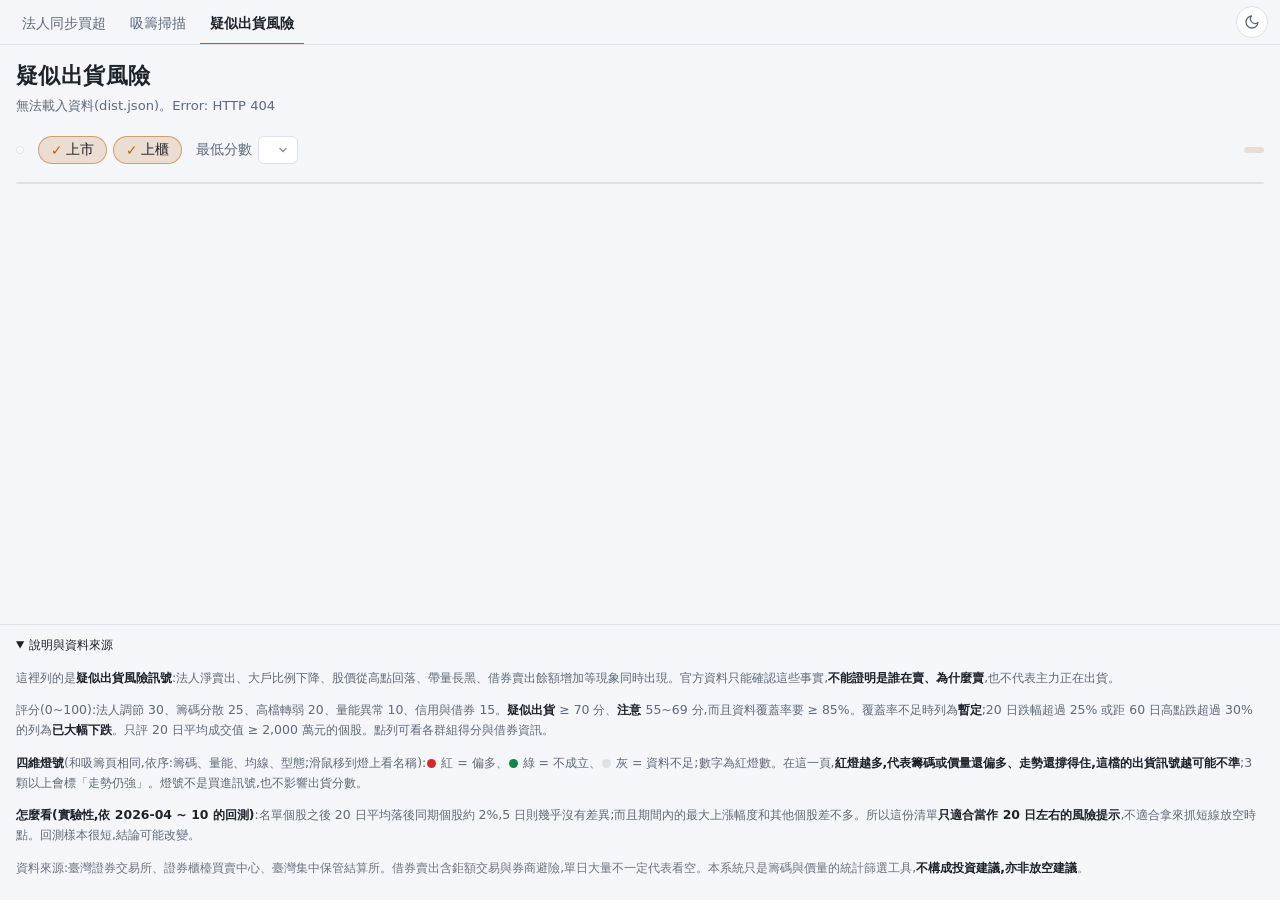
==== commit 6ecd60e2: "feat(dist): 四維燈號改用白話說明,紅燈 ≥ 3 標「走勢仍強」 (#12) - 欄位改名「四維偏多」,標題提示說明紅燈越多、出貨訊號越可能不準 - 紅燈 ≥ 3(同吸籌頁「已開始發動」門檻" ====
--- a/docs/dist.html
+++ b/docs/dist.html
@@ -13,9 +13,7 @@
     .tabs button.aside { opacity: .8; } /* 暫定、已大幅下跌不是正式階段,視覺上退一階 */
     .cov.low { color: var(--warn-text); }
     .sig.hot { color: var(--accent); border-color: var(--tint-line); background: var(--tint); }
-    th[data-key="bear_lights"], td.lights { text-align: left; } /* 有「走勢仍強」標籤的列,燈號才會和其他列對齊 */
-    .dot.bear { background: var(--neg); } /* 偏空燈:綠 = 已轉弱(台股綠跌) */
-    .dot.off { background: transparent; box-shadow: inset 0 0 0 1.5px var(--muted); } /* 空心 = 還沒轉弱;灰色實心保留給資料不足 */
+    th[data-key="lights"], td.lights { text-align: left; } /* 有「走勢仍強」標籤的列,燈號才會和其他列對齊 */
     .sig.strong { margin-left: 6px; color: var(--pos); border-color: color-mix(in srgb, var(--pos) 45%, transparent); background: color-mix(in srgb, var(--pos) 12%, transparent); }
     .muted.warn-text { color: var(--warn-text); }
     @media (max-width: 560px) {
@@ -71,8 +69,7 @@
     <summary>說明與資料來源</summary>
     <p>這裡列的是<strong>疑似出貨風險訊號</strong>:法人淨賣出、大戶比例下降、股價從高點回落、帶量長黑、借券賣出餘額增加等現象同時出現。官方資料只能確認這些事實,<strong>不能證明是誰在賣、為什麼賣</strong>,也不代表主力正在出貨。</p>
     <p>評分(0~100):法人調節 30、籌碼分散 25、高檔轉弱 20、量能異常 10、信用與借券 15。<strong>疑似出貨</strong> ≥ 70 分、<strong>注意</strong> 55~69 分,而且資料覆蓋率要 ≥ 85%。覆蓋率不足時列為<strong>暫定</strong>;20 日跌幅超過 25% 或距 60 日高點跌超過 30% 的列為<strong>已大幅下跌</strong>。只評 20 日平均成交值 ≥ 2,000 萬元的個股。點列可看各群組得分與借券資訊。</p>
-    <p><strong>四維偏空</strong>(依序:籌碼、量能、均線、型態;滑鼠移到燈上看名稱):<i class="dot bear"></i> 綠 = 已轉弱(台股綠跌)、<i class="dot off"></i> 空心 = 還沒轉弱、<i class="dot"></i> 灰 = 資料不足;數字為綠燈數。<strong>綠燈越多,代表轉弱的地方越多</strong>,和出貨訊號互相印證。籌碼:20 日法人賣超 ≥ 股本 0.2%、20 天內賣超 ≥ 10 天、近 5 日仍在賣;量能:當天帶量下跌,或 20 日內有帶量長黑;均線:跌破月線,而且 5 日線也在月線下;型態:跌破前 19 日低點,或收盤站上前高後又跌回。燈號只顯示、不影響出貨分數,也不能證明是誰在賣。</p>
-    <p><strong>走勢仍強</strong>:吸籌頁的四維偏多有 3 顆以上紅燈時另外標示,代表價量還撐得住,這檔的出貨訊號可能不準。</p>
+    <p><strong>四維燈號</strong>(和吸籌頁相同,依序:籌碼、量能、均線、型態;滑鼠移到燈上看名稱):<i class="dot red"></i> 紅 = 偏多、<i class="dot green"></i> 綠 = 不成立、<i class="dot"></i> 灰 = 資料不足;數字為紅燈數。在這一頁,<strong>紅燈越多,代表籌碼或價量還偏多、走勢還撐得住,這檔的出貨訊號越可能不準</strong>;3 顆以上會標「走勢仍強」。燈號不是買進訊號,也不影響出貨分數。</p>
     <p><strong>怎麼看(實驗性,依 2026-04 ~ 10 的回測)</strong>:名單個股之後 20 日平均落後同期個股約 2%,5 日則幾乎沒有差異;而且期間內的最大上漲幅度和其他個股差不多。所以這份清單<strong>只適合當作 20 日左右的風險提示</strong>,不適合拿來抓短線放空時點。回測樣本很短,結論可能改變。</p>
     <p class="disc">資料來源:臺灣證券交易所、證券櫃檯買賣中心、臺灣集中保管結算所。借券賣出含鉅額交易與券商避險,單日大量不一定代表看空。本系統只是籌碼與價量的統計篩選工具,<strong>不構成投資建議,亦非放空建議</strong>。</p>
     </details>
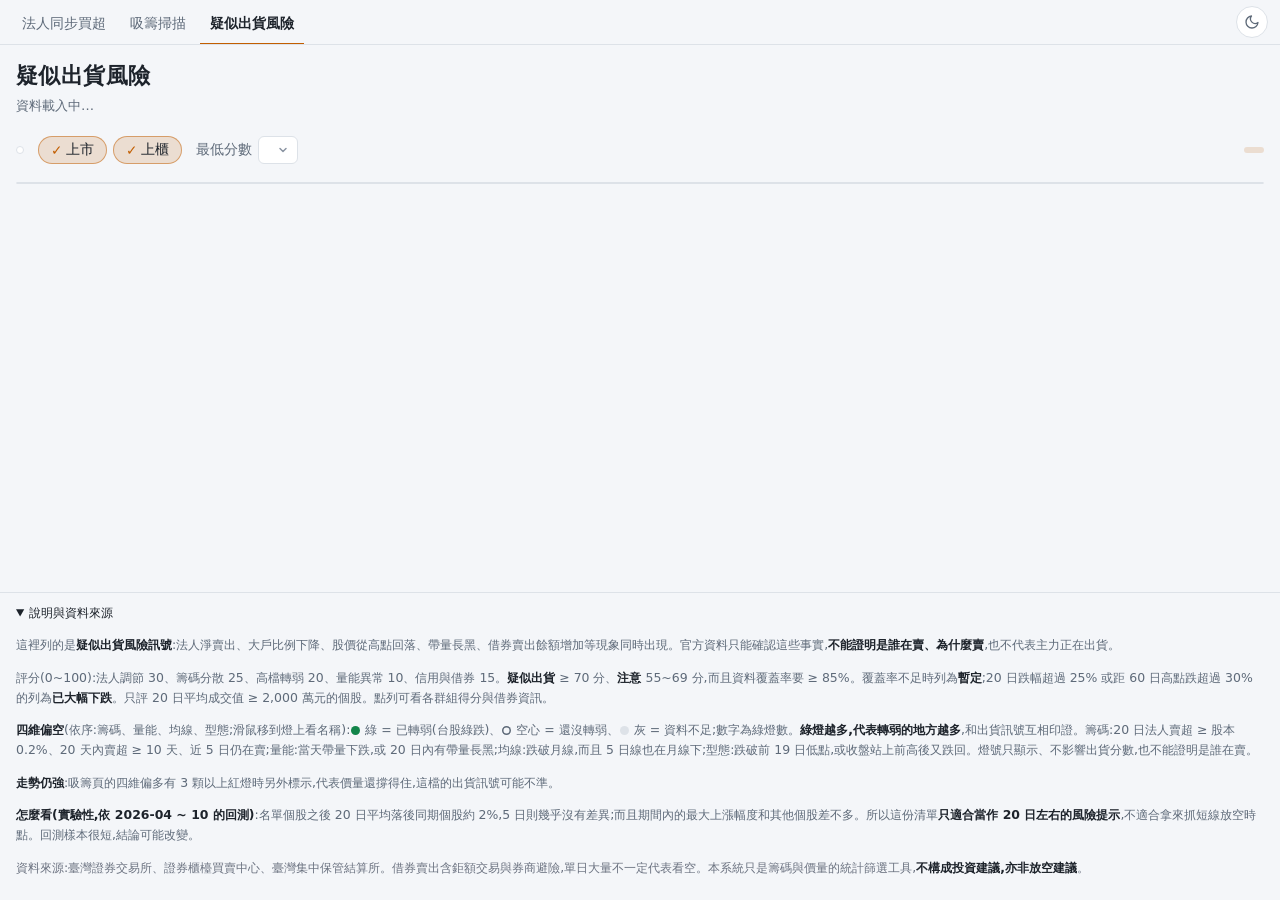
==== commit 14f90461: "feat(dist): 出貨頁改用四維偏空燈號 (#13) * feat(dist): 四維燈號改用白話說明,紅燈 ≥ 3 標「走勢仍強」  - 欄位改名「四維偏多」,標題提示說明紅燈越多、出貨訊號越" ====
--- a/docs/dist.html
+++ b/docs/dist.html
@@ -13,7 +13,9 @@
     .tabs button.aside { opacity: .8; } /* 暫定、已大幅下跌不是正式階段,視覺上退一階 */
     .cov.low { color: var(--warn-text); }
     .sig.hot { color: var(--accent); border-color: var(--tint-line); background: var(--tint); }
-    th[data-key="lights"], td.lights { text-align: left; } /* 有「走勢仍強」標籤的列,燈號才會和其他列對齊 */
+    th[data-key="bear_lights"], td.lights { text-align: left; } /* 有「走勢仍強」標籤的列,燈號才會和其他列對齊 */
+    .dot.bear { background: var(--neg); } /* 偏空燈:綠 = 已轉弱(台股綠跌) */
+    .dot.off { background: transparent; box-shadow: inset 0 0 0 1.5px var(--muted); } /* 空心 = 還沒轉弱;灰色實心保留給資料不足 */
     .sig.strong { margin-left: 6px; color: var(--pos); border-color: color-mix(in srgb, var(--pos) 45%, transparent); background: color-mix(in srgb, var(--pos) 12%, transparent); }
     .muted.warn-text { color: var(--warn-text); }
     @media (max-width: 560px) {
@@ -69,7 +71,8 @@
     <summary>說明與資料來源</summary>
     <p>這裡列的是<strong>疑似出貨風險訊號</strong>:法人淨賣出、大戶比例下降、股價從高點回落、帶量長黑、借券賣出餘額增加等現象同時出現。官方資料只能確認這些事實,<strong>不能證明是誰在賣、為什麼賣</strong>,也不代表主力正在出貨。</p>
     <p>評分(0~100):法人調節 30、籌碼分散 25、高檔轉弱 20、量能異常 10、信用與借券 15。<strong>疑似出貨</strong> ≥ 70 分、<strong>注意</strong> 55~69 分,而且資料覆蓋率要 ≥ 85%。覆蓋率不足時列為<strong>暫定</strong>;20 日跌幅超過 25% 或距 60 日高點跌超過 30% 的列為<strong>已大幅下跌</strong>。只評 20 日平均成交值 ≥ 2,000 萬元的個股。點列可看各群組得分與借券資訊。</p>
-    <p><strong>四維燈號</strong>(和吸籌頁相同,依序:籌碼、量能、均線、型態;滑鼠移到燈上看名稱):<i class="dot red"></i> 紅 = 偏多、<i class="dot green"></i> 綠 = 不成立、<i class="dot"></i> 灰 = 資料不足;數字為紅燈數。在這一頁,<strong>紅燈越多,代表籌碼或價量還偏多、走勢還撐得住,這檔的出貨訊號越可能不準</strong>;3 顆以上會標「走勢仍強」。燈號不是買進訊號,也不影響出貨分數。</p>
+    <p><strong>四維偏空</strong>(依序:籌碼、量能、均線、型態;滑鼠移到燈上看名稱):<i class="dot bear"></i> 綠 = 已轉弱(台股綠跌)、<i class="dot off"></i> 空心 = 還沒轉弱、<i class="dot"></i> 灰 = 資料不足;數字為綠燈數。<strong>綠燈越多,代表轉弱的地方越多</strong>,和出貨訊號互相印證。籌碼:20 日法人賣超 ≥ 股本 0.2%、20 天內賣超 ≥ 10 天、近 5 日仍在賣;量能:當天帶量下跌,或 20 日內有帶量長黑;均線:跌破月線,而且 5 日線也在月線下;型態:跌破前 19 日低點,或收盤站上前高後又跌回。燈號只顯示、不影響出貨分數,也不能證明是誰在賣。</p>
+    <p><strong>走勢仍強</strong>:吸籌頁的四維偏多有 3 顆以上紅燈時另外標示,代表價量還撐得住,這檔的出貨訊號可能不準。</p>
     <p><strong>怎麼看(實驗性,依 2026-04 ~ 10 的回測)</strong>:名單個股之後 20 日平均落後同期個股約 2%,5 日則幾乎沒有差異;而且期間內的最大上漲幅度和其他個股差不多。所以這份清單<strong>只適合當作 20 日左右的風險提示</strong>,不適合拿來抓短線放空時點。回測樣本很短,結論可能改變。</p>
     <p class="disc">資料來源:臺灣證券交易所、證券櫃檯買賣中心、臺灣集中保管結算所。借券賣出含鉅額交易與券商避險,單日大量不一定代表看空。本系統只是籌碼與價量的統計篩選工具,<strong>不構成投資建議,亦非放空建議</strong>。</p>
     </details>
